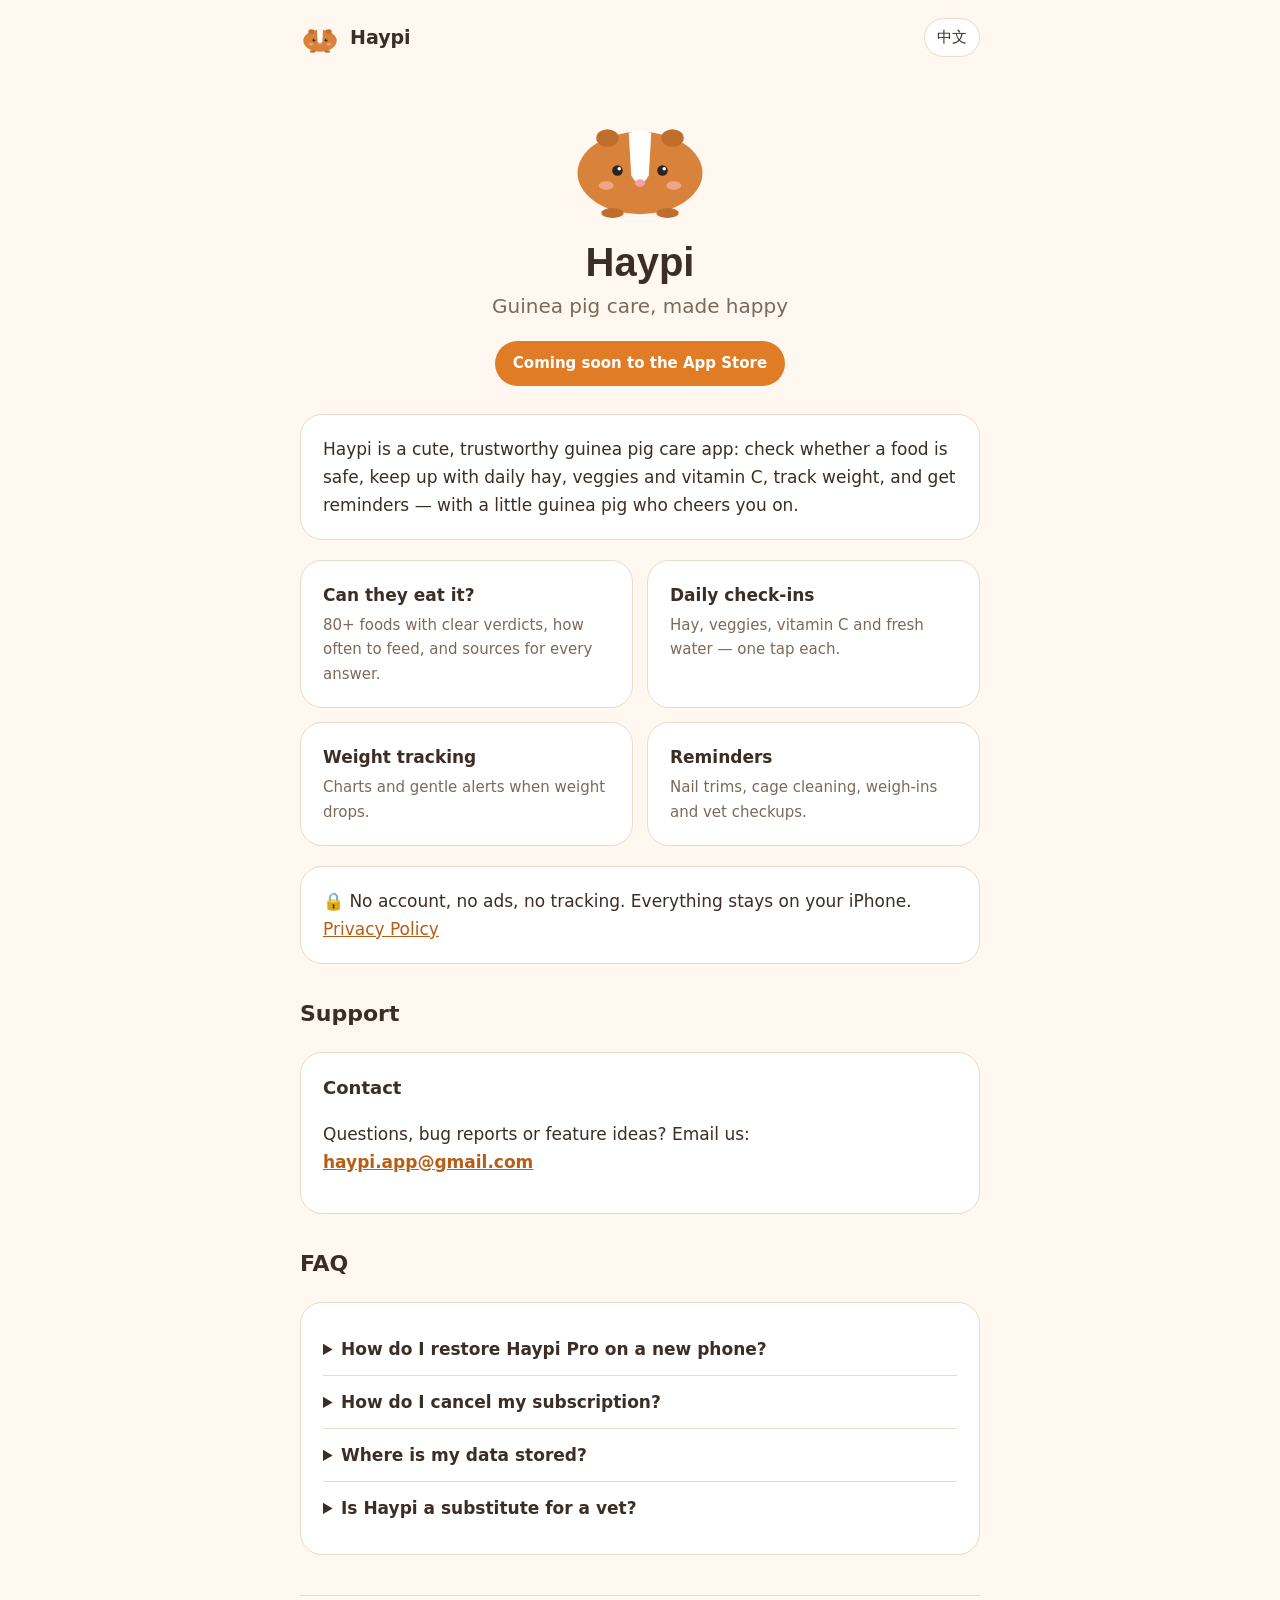
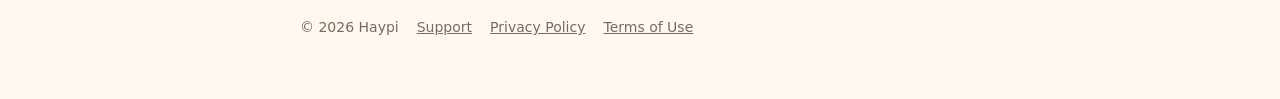
==== index.html @ 74732c5f "Haypi website: support, privacy, terms (en/zh)" ====
<!doctype html>
<html lang="en">
<head>
<meta charset="utf-8">
<meta name="viewport" content="width=device-width, initial-scale=1">
<title>Haypi</title>
<meta name="description" content="Guinea pig care, made happy">
<link rel="stylesheet" href="assets/style.css">
<link rel="alternate" hreflang="zh-Hans" href="https://ckh0at.github.io/haypi/zh/">
</head>
<body>
<div class="wrap">
<header class="top">
<a class="brand" href="./"><svg class="pig" viewBox="0 0 120 92" aria-hidden="true">
<ellipse cx="60" cy="56" rx="50" ry="33" fill="#D9823B"/>
<path d="M51 24Q60 20 69 24L67 58Q60 71 53 58Z" fill="#fff"/>
<ellipse cx="34" cy="28" rx="9" ry="7" fill="#C06E2E"/>
<ellipse cx="86" cy="28" rx="9" ry="7" fill="#C06E2E"/>
<circle cx="42" cy="54" r="4.2" fill="#2B2522"/><circle cx="78" cy="54" r="4.2" fill="#2B2522"/>
<circle cx="43.4" cy="52.6" r="1.4" fill="#fff"/><circle cx="79.4" cy="52.6" r="1.4" fill="#fff"/>
<ellipse cx="60" cy="64" rx="4" ry="3" fill="#F2A3A3"/>
<ellipse cx="33" cy="66" rx="6" ry="3.5" fill="#F5B7A6" opacity=".7"/>
<ellipse cx="87" cy="66" rx="6" ry="3.5" fill="#F5B7A6" opacity=".7"/>
<ellipse cx="38" cy="88" rx="9" ry="4" fill="#C06E2E"/><ellipse cx="82" cy="88" rx="9" ry="4" fill="#C06E2E"/>
</svg><span>Haypi</span></a>
<a class="lang" href="zh/" hreflang="zh-Hans">中文</a>
</header>
<main>
<section class="hero">
<svg class="pig" viewBox="0 0 120 92" aria-hidden="true">
<ellipse cx="60" cy="56" rx="50" ry="33" fill="#D9823B"/>
<path d="M51 24Q60 20 69 24L67 58Q60 71 53 58Z" fill="#fff"/>
<ellipse cx="34" cy="28" rx="9" ry="7" fill="#C06E2E"/>
<ellipse cx="86" cy="28" rx="9" ry="7" fill="#C06E2E"/>
<circle cx="42" cy="54" r="4.2" fill="#2B2522"/><circle cx="78" cy="54" r="4.2" fill="#2B2522"/>
<circle cx="43.4" cy="52.6" r="1.4" fill="#fff"/><circle cx="79.4" cy="52.6" r="1.4" fill="#fff"/>
<ellipse cx="60" cy="64" rx="4" ry="3" fill="#F2A3A3"/>
<ellipse cx="33" cy="66" rx="6" ry="3.5" fill="#F5B7A6" opacity=".7"/>
<ellipse cx="87" cy="66" rx="6" ry="3.5" fill="#F5B7A6" opacity=".7"/>
<ellipse cx="38" cy="88" rx="9" ry="4" fill="#C06E2E"/><ellipse cx="82" cy="88" rx="9" ry="4" fill="#C06E2E"/>
</svg>
<h1>Haypi</h1>
<p class="tagline">Guinea pig care, made happy</p>
<span class="status">Coming soon to the App Store</span>
</section>
<div class="card"><p style="margin:0">Haypi is a cute, trustworthy guinea pig care app: check whether a food is safe, keep up with daily hay, veggies and vitamin C, track weight, and get reminders — with a little guinea pig who cheers you on.</p></div>
<div class="features"><div class="card"><h3>Can they eat it?</h3><p>80+ foods with clear verdicts, how often to feed, and sources for every answer.</p></div><div class="card"><h3>Daily check-ins</h3><p>Hay, veggies, vitamin C and fresh water — one tap each.</p></div><div class="card"><h3>Weight tracking</h3><p>Charts and gentle alerts when weight drops.</p></div><div class="card"><h3>Reminders</h3><p>Nail trims, cage cleaning, weigh-ins and vet checkups.</p></div></div>
<div class="card"><p style="margin:0">🔒 No account, no ads, no tracking. Everything stays on your iPhone. <a href="privacy.html">Privacy Policy</a></p></div>
<h2 id="support">Support</h2>
<div class="card">
<h3 style="margin-top:0">Contact</h3>
<p>Questions, bug reports or feature ideas? Email us:<br><a class="mail" href="mailto:haypi.app@gmail.com">haypi.app@gmail.com</a></p>
</div>
<h2>FAQ</h2>
<div class="card"><details><summary>How do I restore Haypi Pro on a new phone?</summary><p>Sign in with the same Apple Account, then open Me › Settings › Restore purchases.</p></details><details><summary>How do I cancel my subscription?</summary><p>On your iPhone, open Settings › Apple Account › Subscriptions › Haypi. Pro stays active until the end of the period you&#x27;ve paid for.</p></details><details><summary>Where is my data stored?</summary><p>Only on your device. Haypi has no servers and no account. Pro users can export everything as JSON or CSV from Settings.</p></details><details><summary>Is Haypi a substitute for a vet?</summary><p>No. Haypi gives general guidance from cited sources. If you&#x27;re worried about your guinea pig&#x27;s health, please contact a vet experienced with guinea pigs.</p></details></div>

</main>
<footer>
<span>© 2026 Haypi</span>
<a href="./#support">Support</a>
<a href="./privacy.html">Privacy Policy</a>
<a href="./terms.html">Terms of Use</a>
</footer>
</div>
</body>
</html>
---- assets/style.css ----
:root{--bg:#FFF8F0;--surface:#FFFFFF;--alt:#F7EDE1;--border:#EADBC8;--text:#3A2E26;--muted:#7A6A5D;--primary:#E07B26;--primary-text:#B85E14}
@media (prefers-color-scheme:dark){:root{--bg:#1C1714;--surface:#2A231E;--alt:#352C26;--border:#463A31;--text:#F5EBE0;--muted:#B8A99B;--primary:#F5A05A;--primary-text:#F5A05A}}
*{box-sizing:border-box}
html{-webkit-text-size-adjust:100%}
body{margin:0;background:var(--bg);color:var(--text);font:17px/1.65 -apple-system,BlinkMacSystemFont,"SF Pro Text","PingFang SC","Hiragino Sans GB","Microsoft YaHei",system-ui,sans-serif}
a{color:var(--primary-text)}
.wrap{max-width:720px;margin:0 auto;padding:0 20px}
header.top{display:flex;align-items:center;justify-content:space-between;padding:18px 0}
header.top .brand{display:flex;align-items:center;gap:10px;font-weight:800;font-size:19px;color:var(--text);text-decoration:none}
header.top .brand svg{width:40px;height:31px}
header.top .lang{font-size:15px;padding:6px 12px;border:1px solid var(--border);border-radius:999px;text-decoration:none;color:var(--text);background:var(--surface)}
.hero{text-align:center;padding:28px 0 8px}
.hero .pig{width:150px;height:115px}
.hero h1{font:800 40px/1.2 ui-rounded,"SF Pro Rounded",-apple-system,"PingFang SC",sans-serif;margin:12px 0 4px}
.hero .tagline{font-size:20px;color:var(--muted);margin:0 0 18px}
.hero .status{display:inline-block;background:var(--primary);color:#fff;font-weight:700;padding:10px 18px;border-radius:999px;font-size:15px}
.card{background:var(--surface);border:1px solid var(--border);border-radius:22px;padding:20px 22px;margin:20px 0}
.features{display:grid;grid-template-columns:repeat(auto-fit,minmax(min(100%,280px),1fr));gap:14px;margin:20px 0}
.features .card{margin:0}
.features h3{margin:0 0 4px;font-size:17px}
.features p{margin:0;color:var(--muted);font-size:15px}
h2{font-size:22px;margin:32px 0 10px}
h3{font-size:18px;margin:20px 0 6px}
details{border-top:1px solid var(--border);padding:12px 0}
details:first-of-type{border-top:0}
summary{cursor:pointer;font-weight:650}
details p{margin:8px 0 0;color:var(--muted)}
.doc h1{font-size:30px;margin:12px 0 4px}
.doc li{margin:4px 0}
footer{margin:40px 0;padding:20px 0;border-top:1px solid var(--border);font-size:14px;color:var(--muted);display:flex;flex-wrap:wrap;gap:8px 18px}
footer a{color:var(--muted)}
.mail{font-weight:700;word-break:break-all}
.todo{background:#FCE3C6;color:#7A3E00;padding:1px 6px;border-radius:6px}
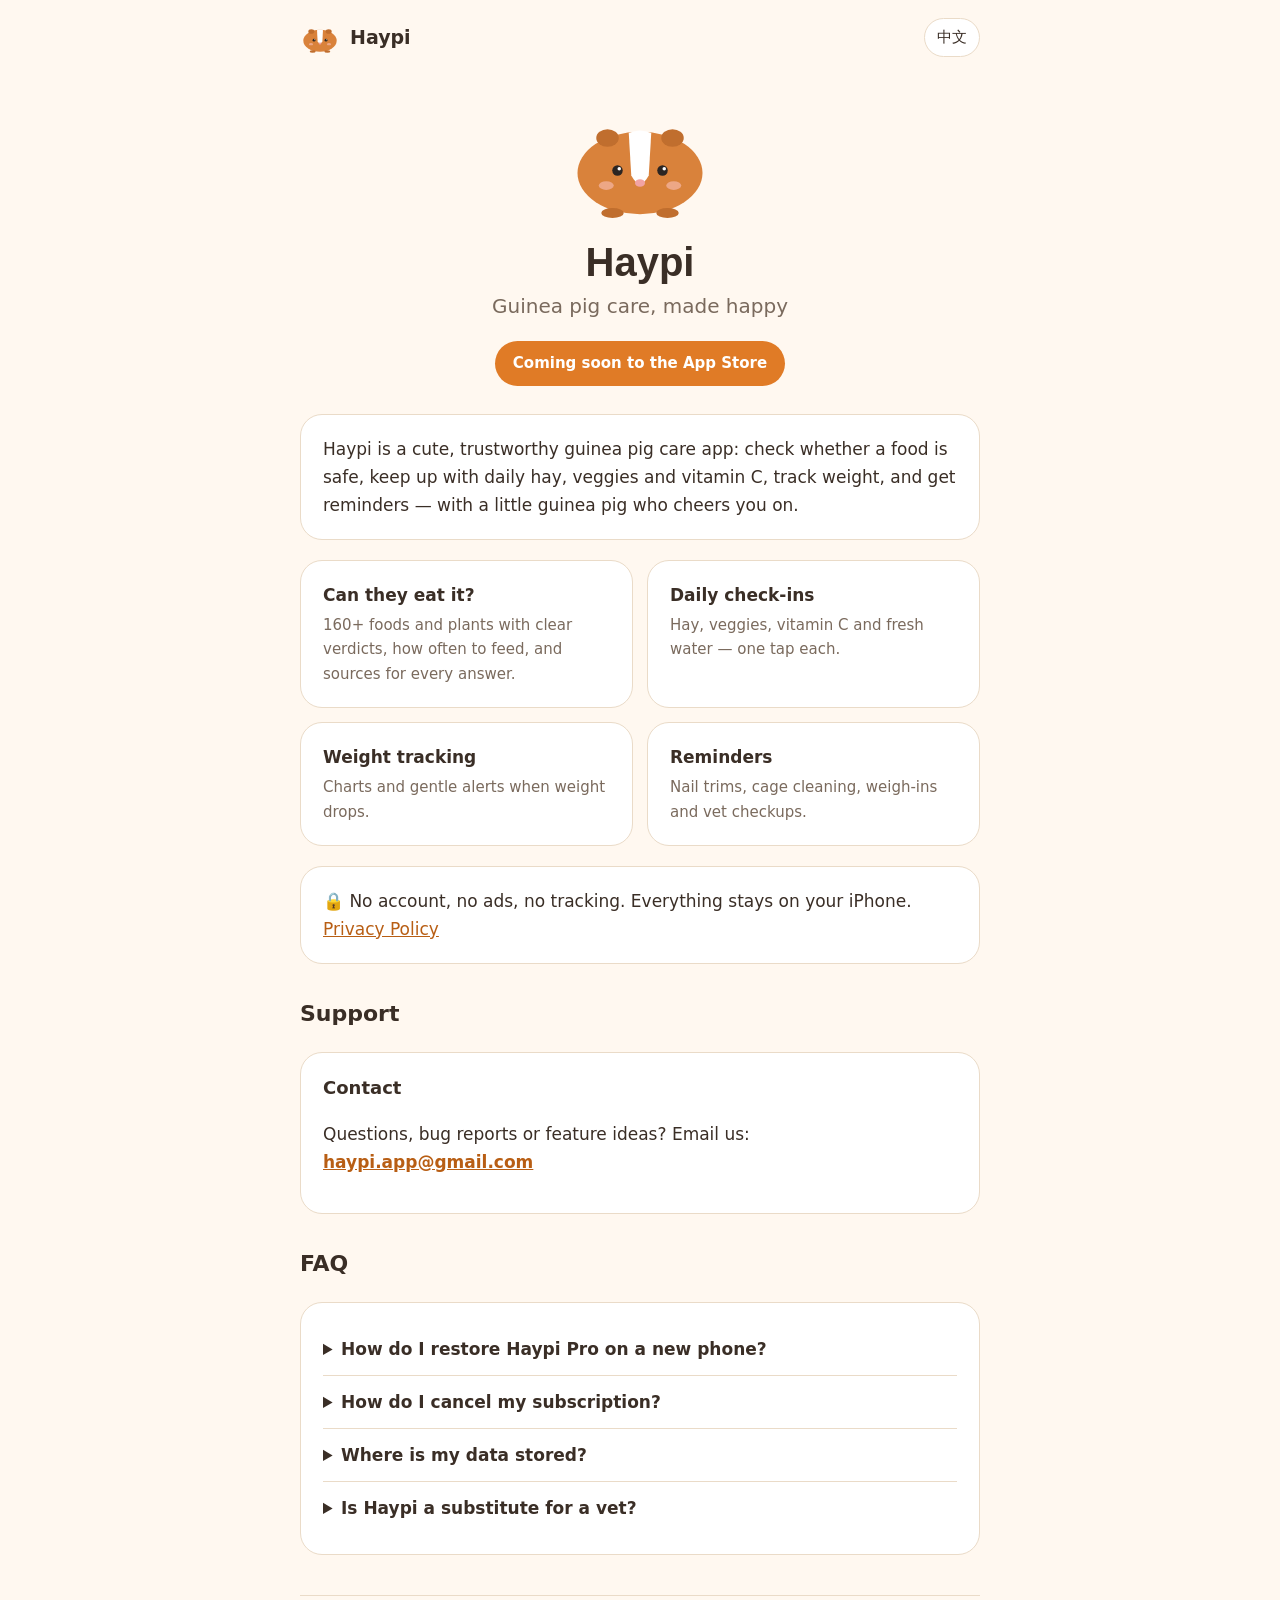
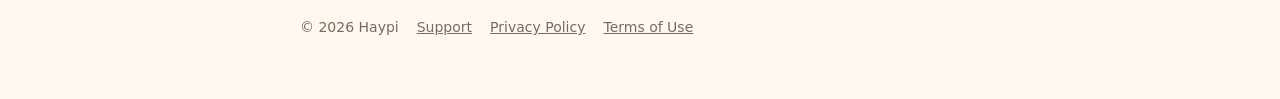
==== commit f29365ac: "Update food count, add icon" ====
--- a/index.html
+++ b/index.html
@@ -6,6 +6,8 @@
 <title>Haypi</title>
 <meta name="description" content="Guinea pig care, made happy">
 <link rel="stylesheet" href="assets/style.css">
+<link rel="icon" type="image/png" href="assets/icon.png">
+<link rel="apple-touch-icon" href="assets/icon.png">
 <link rel="alternate" hreflang="zh-Hans" href="https://ckh0at.github.io/haypi/zh/">
 </head>
 <body>
@@ -44,7 +46,7 @@
 <span class="status">Coming soon to the App Store</span>
 </section>
 <div class="card"><p style="margin:0">Haypi is a cute, trustworthy guinea pig care app: check whether a food is safe, keep up with daily hay, veggies and vitamin C, track weight, and get reminders — with a little guinea pig who cheers you on.</p></div>
-<div class="features"><div class="card"><h3>Can they eat it?</h3><p>80+ foods with clear verdicts, how often to feed, and sources for every answer.</p></div><div class="card"><h3>Daily check-ins</h3><p>Hay, veggies, vitamin C and fresh water — one tap each.</p></div><div class="card"><h3>Weight tracking</h3><p>Charts and gentle alerts when weight drops.</p></div><div class="card"><h3>Reminders</h3><p>Nail trims, cage cleaning, weigh-ins and vet checkups.</p></div></div>
+<div class="features"><div class="card"><h3>Can they eat it?</h3><p>160+ foods and plants with clear verdicts, how often to feed, and sources for every answer.</p></div><div class="card"><h3>Daily check-ins</h3><p>Hay, veggies, vitamin C and fresh water — one tap each.</p></div><div class="card"><h3>Weight tracking</h3><p>Charts and gentle alerts when weight drops.</p></div><div class="card"><h3>Reminders</h3><p>Nail trims, cage cleaning, weigh-ins and vet checkups.</p></div></div>
 <div class="card"><p style="margin:0">🔒 No account, no ads, no tracking. Everything stays on your iPhone. <a href="privacy.html">Privacy Policy</a></p></div>
 <h2 id="support">Support</h2>
 <div class="card">
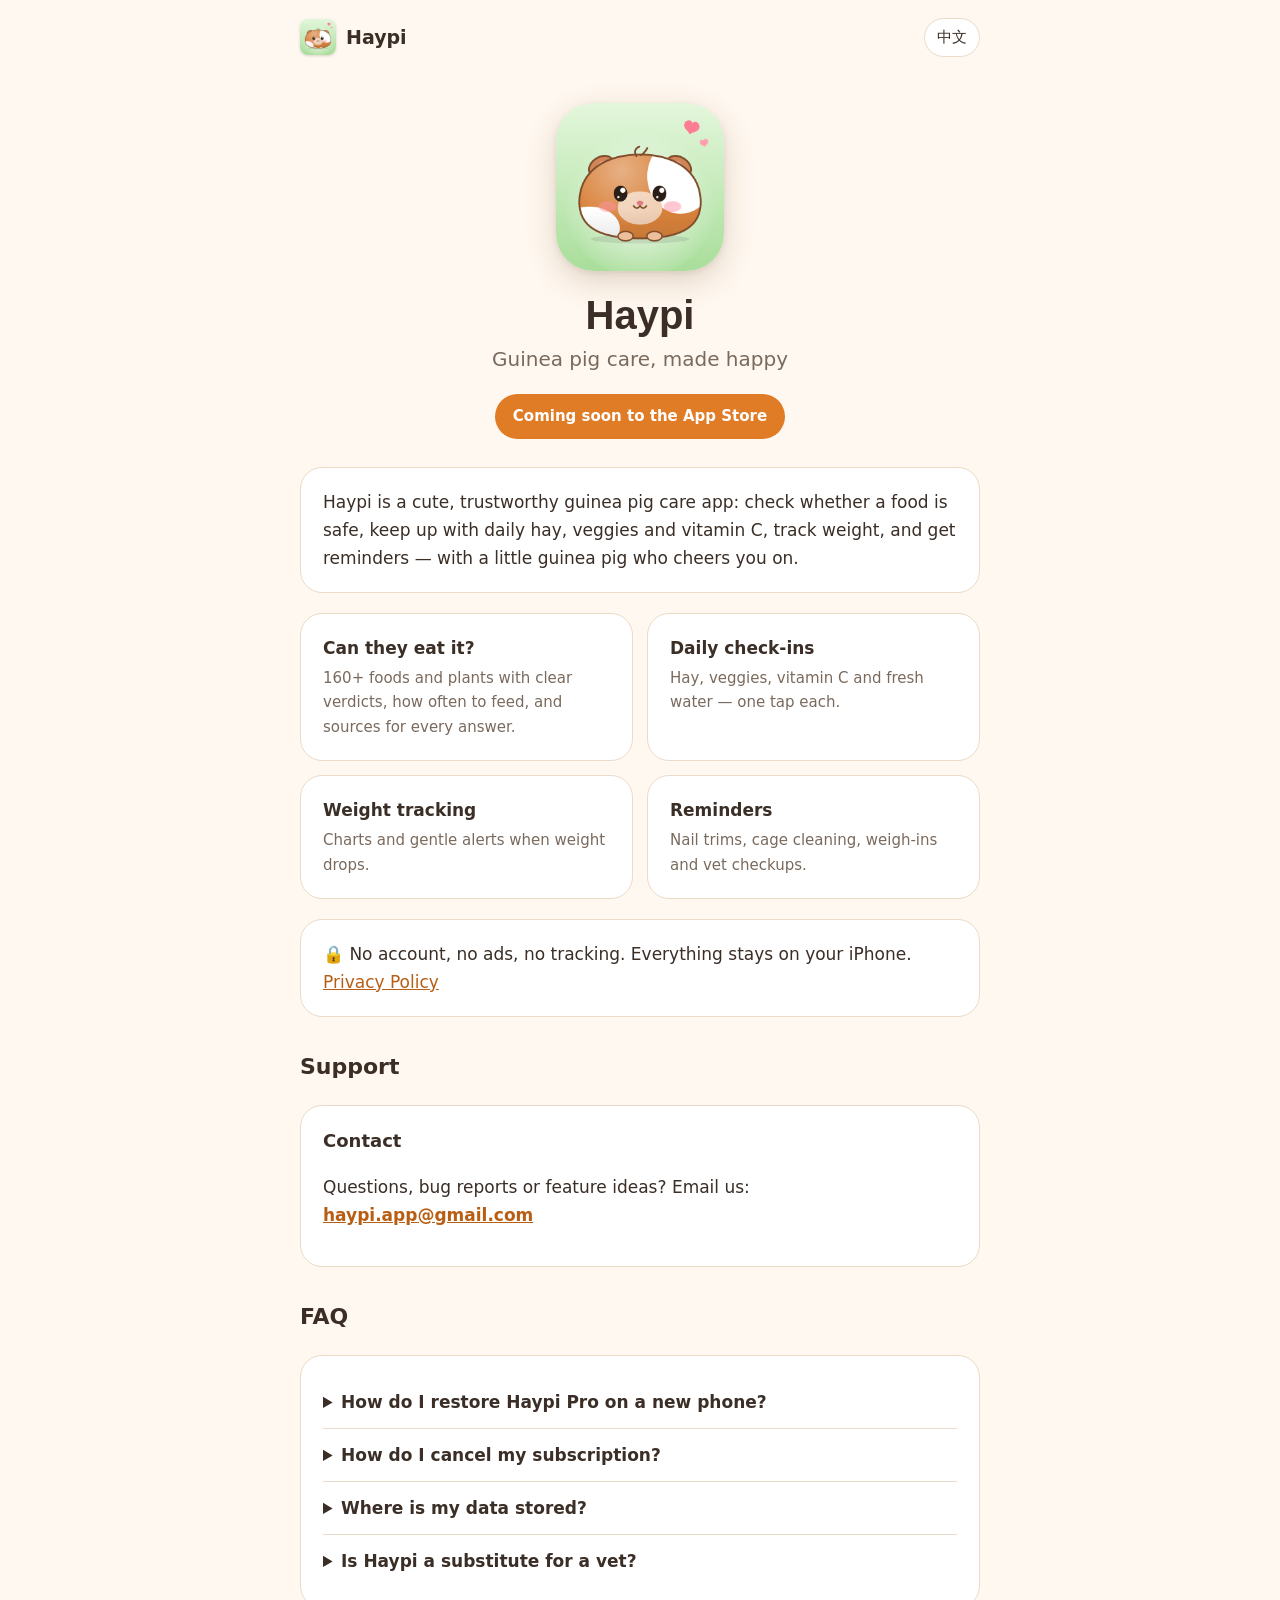
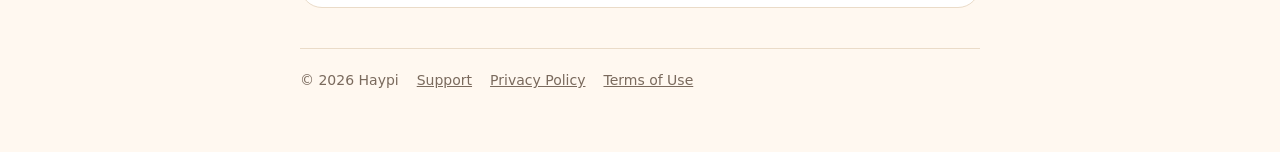
==== commit d5bbe96e: "Use the app icon on the site" ====
--- a/index.html
+++ b/index.html
@@ -13,34 +13,12 @@
 <body>
 <div class="wrap">
 <header class="top">
-<a class="brand" href="./"><svg class="pig" viewBox="0 0 120 92" aria-hidden="true">
-<ellipse cx="60" cy="56" rx="50" ry="33" fill="#D9823B"/>
-<path d="M51 24Q60 20 69 24L67 58Q60 71 53 58Z" fill="#fff"/>
-<ellipse cx="34" cy="28" rx="9" ry="7" fill="#C06E2E"/>
-<ellipse cx="86" cy="28" rx="9" ry="7" fill="#C06E2E"/>
-<circle cx="42" cy="54" r="4.2" fill="#2B2522"/><circle cx="78" cy="54" r="4.2" fill="#2B2522"/>
-<circle cx="43.4" cy="52.6" r="1.4" fill="#fff"/><circle cx="79.4" cy="52.6" r="1.4" fill="#fff"/>
-<ellipse cx="60" cy="64" rx="4" ry="3" fill="#F2A3A3"/>
-<ellipse cx="33" cy="66" rx="6" ry="3.5" fill="#F5B7A6" opacity=".7"/>
-<ellipse cx="87" cy="66" rx="6" ry="3.5" fill="#F5B7A6" opacity=".7"/>
-<ellipse cx="38" cy="88" rx="9" ry="4" fill="#C06E2E"/><ellipse cx="82" cy="88" rx="9" ry="4" fill="#C06E2E"/>
-</svg><span>Haypi</span></a>
+<a class="brand" href="./"><img src="assets/icon.png" alt="" width="36" height="36"><span>Haypi</span></a>
 <a class="lang" href="zh/" hreflang="zh-Hans">中文</a>
 </header>
 <main>
 <section class="hero">
-<svg class="pig" viewBox="0 0 120 92" aria-hidden="true">
-<ellipse cx="60" cy="56" rx="50" ry="33" fill="#D9823B"/>
-<path d="M51 24Q60 20 69 24L67 58Q60 71 53 58Z" fill="#fff"/>
-<ellipse cx="34" cy="28" rx="9" ry="7" fill="#C06E2E"/>
-<ellipse cx="86" cy="28" rx="9" ry="7" fill="#C06E2E"/>
-<circle cx="42" cy="54" r="4.2" fill="#2B2522"/><circle cx="78" cy="54" r="4.2" fill="#2B2522"/>
-<circle cx="43.4" cy="52.6" r="1.4" fill="#fff"/><circle cx="79.4" cy="52.6" r="1.4" fill="#fff"/>
-<ellipse cx="60" cy="64" rx="4" ry="3" fill="#F2A3A3"/>
-<ellipse cx="33" cy="66" rx="6" ry="3.5" fill="#F5B7A6" opacity=".7"/>
-<ellipse cx="87" cy="66" rx="6" ry="3.5" fill="#F5B7A6" opacity=".7"/>
-<ellipse cx="38" cy="88" rx="9" ry="4" fill="#C06E2E"/><ellipse cx="82" cy="88" rx="9" ry="4" fill="#C06E2E"/>
-</svg>
+<img class="appicon" src="assets/icon-512.png" alt="Haypi" width="168" height="168">
 <h1>Haypi</h1>
 <p class="tagline">Guinea pig care, made happy</p>
 <span class="status">Coming soon to the App Store</span>
--- a/assets/style.css
+++ b/assets/style.css
@@ -7,10 +7,10 @@
 .wrap{max-width:720px;margin:0 auto;padding:0 20px}
 header.top{display:flex;align-items:center;justify-content:space-between;padding:18px 0}
 header.top .brand{display:flex;align-items:center;gap:10px;font-weight:800;font-size:19px;color:var(--text);text-decoration:none}
-header.top .brand svg{width:40px;height:31px}
+header.top .brand img{width:36px;height:36px;border-radius:22.5%;box-shadow:0 1px 3px rgba(0,0,0,.15)}
 header.top .lang{font-size:15px;padding:6px 12px;border:1px solid var(--border);border-radius:999px;text-decoration:none;color:var(--text);background:var(--surface)}
 .hero{text-align:center;padding:28px 0 8px}
-.hero .pig{width:150px;height:115px}
+.hero .appicon{width:168px;height:168px;border-radius:22.5%;box-shadow:0 10px 30px rgba(120,80,40,.22),0 2px 6px rgba(0,0,0,.08)}
 .hero h1{font:800 40px/1.2 ui-rounded,"SF Pro Rounded",-apple-system,"PingFang SC",sans-serif;margin:12px 0 4px}
 .hero .tagline{font-size:20px;color:var(--muted);margin:0 0 18px}
 .hero .status{display:inline-block;background:var(--primary);color:#fff;font-weight:700;padding:10px 18px;border-radius:999px;font-size:15px}
